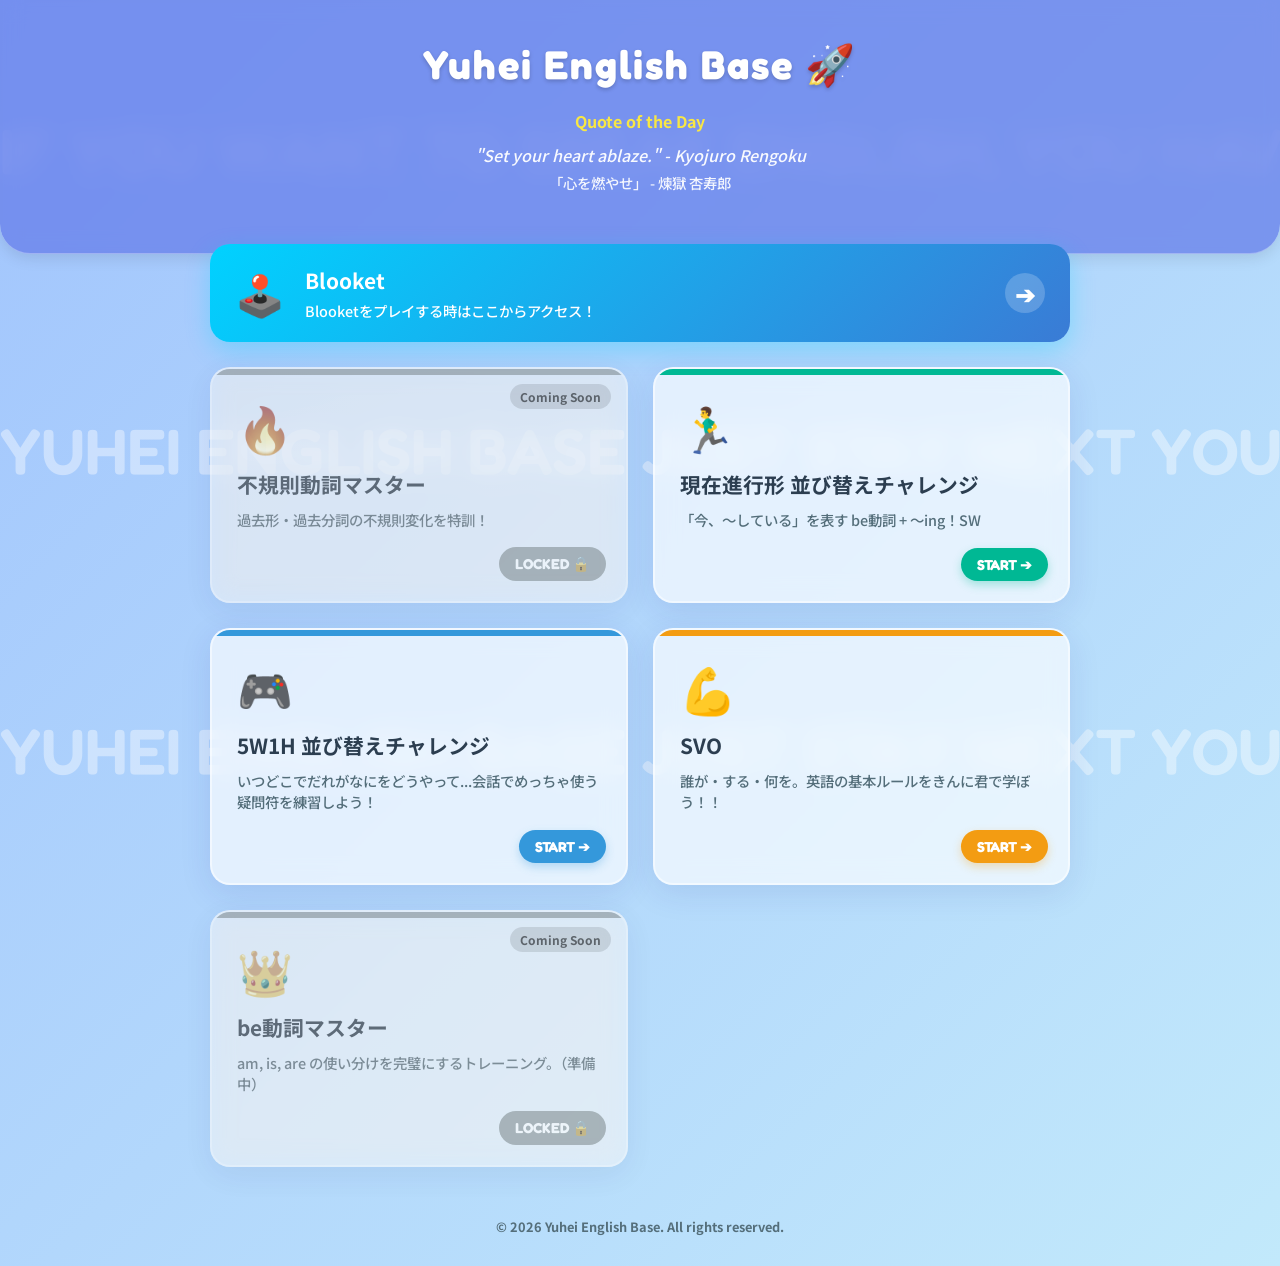
==== index.html @ 8677eb8d "リビルド" ====
<!DOCTYPE html>
<html lang="ja">

<head>
    <meta charset="UTF-8">
    <meta name="viewport" content="width=device-width, initial-scale=1.0">
    <title>Yuhei English Base - 英語トレーニング</title>
    <link
        href="https://fonts.googleapis.com/css2?family=Fredoka:wght@500;600&family=Noto+Sans+JP:wght@500;700&display=swap"
        rel="stylesheet">
    <link rel="stylesheet" href="assets/css/style.css">
</head>

<body>

    <!-- 背景アニメーション -->
    <div class="bg-animation">
        <div class="marquee-row scroll-left">
            If You want to speak English, You have to just practice.
        </div>
        <div class="marquee-row scroll-right">
            YUHEI ENGLISH BASE JUST STAY NEXT YOU YUHEI ENGLISH BASE JUST STAY NEXT YOU
        </div>
        <div class="marquee-row scroll-left">
            YUHEI ENGLISH BASE JUST STAY NEXT YOU YUHEI ENGLISH BASE JUST STAY NEXT YOU
        </div>
    </div>

    <header>
        <h1>Yuhei English Base 🚀</h1>
        <p class="title" style="margin-top:20px; font-weight:bold; color:#ffeb3b;">Quote of the Day</p>
        <!-- ここはJavaScriptで自動的に書き換わります -->
        <p class="quote-en" id="quote-en" style="font-style:italic; margin: 10px 0 5px;"></p>
        <p class="quote-jp" id="quote-jp" style="font-size:0.9em; opacity:0.9; margin: 0;"></p>
    </header>

    <main>
        <!-- ★追加：Blooketへのリンクボタン -->
        <a href="https://play.blooket.com/play" target="_blank" class="card blooket-banner">
            <div class="blooket-content">
                <div class="blooket-icon">🕹️</div>
                <div class="blooket-text">
                    <h2 class="card-title" style="margin-bottom: 5px;">Blooket</h2>
                    <p class="card-desc">Blooketをプレイする時はここからアクセス！</p>
                </div>
                <div class="blooket-arrow">➔</div>
            </div>
        </a>

        <a href="irregular-verbs/index.html" class="card color-gray locked">
            <span class="locked-badge">Coming Soon</span>
            <div class="card-icon">🔥</div>
            <h2 class="card-title">不規則動詞マスター</h2>
            <p class="card-desc">過去形・過去分詞の不規則変化を特訓！</p>
            <div class="card-start-btn">LOCKED 🔒</div>
        </a>


        <a href="present-continuous/index.html" class="card color-mint">
            <div class="card-icon">🏃‍♂️</div>
            <h2 class="card-title">現在進行形 並び替えチャレンジ</h2>
            <p class="card-desc">「今、〜している」を表す be動詞 + 〜ing！SW</p>
            <div class="card-start-btn">START ➔</div>
        </a>

        <a href="5w1h/index.html" class="card color-blue">
            <div class="card-icon">🎮</div>
            <h2 class="card-title">5W1H 並び替えチャレンジ</h2>
            <p class="card-desc">いつどこでだれがなにをどうやって...会話でめっちゃ使う疑問符を練習しよう！</p>
            <div class="card-start-btn">START ➔</div>
        </a>

        <a href="svo/index.html" class="card color-orange">
            <div class="card-icon">💪</div>
            <h2 class="card-title">SVO</h2>
            <p class="card-desc">誰が・する・何を。英語の基本ルールをきんに君で学ぼう！！</p>
            <div class="card-start-btn">START ➔</div>
        </a>

        <a href="#" class="card color-gray locked">
            <span class="locked-badge">Coming Soon</span>
            <div class="card-icon">👑</div>
            <h2 class="card-title">be動詞マスター</h2>
            <p class="card-desc">am, is, are の使い分けを完璧にするトレーニング。（準備中）</p>
            <div class="card-start-btn">LOCKED 🔒</div>
        </a>
    </main>

    <footer>
        &copy; 2026 Yuhei English Base. All rights reserved.
    </footer>

    <!-- ★追加：日替わり名言用のスクリプト -->
    <script>
        // 日替わりの名言リスト（5個）
        const quotes = [
            {
                en: '"I\'m grateful… grateful for everything that\'s led me to this point and to you!!!" - Isaac Netero',
                jp: '「感謝するぜ お前と出会えた これまでの全てに」 - アイザック ネテロ'
            },
            {
                en: '"Set your heart ablaze." - Kyojuro Rengoku',
                jp: '「心を燃やせ」 - 煉獄 杏寿郎'
            },
            {
                en: '"If you give up, the game is already over." - Mitsuyoshi Anzai',
                jp: '「あきらめたらそこで試合終了ですよ」 - 安西先生'
            },
            {
                en: '"If you have time to think of a beautiful end, then live beautifully until the end." - Gintoki Sakata',
                jp: '「美しく最後を飾りつける暇があるなら、最後まで美しく生きようじゃねーか」 - 坂田 銀時'
            },
            {
                en: '"A lesson without pain is meaningless." - Edward Elric',
                jp: '「痛みを伴わない教訓には意義がない」 - エドワード・エルリック'
            }
        ];

        // 「今日の日付」から数字を作る（例: 2026年10月20日 → 20261020）
        const today = new Date();
        const dateNumber = today.getFullYear() * 10000 + (today.getMonth() + 1) * 100 + today.getDate();

        // 日付の数字を5(名言の数)で割った余りを出す（必ず0〜4のどれかになる＝全員同じになる）
        const quoteIndex = dateNumber % quotes.length;

        // HTMLに名言をセットする
        document.getElementById('quote-en').innerText = quotes[quoteIndex].en;
        document.getElementById('quote-jp').innerText = quotes[quoteIndex].jp;
    </script>
</body>

</html>
---- assets/css/style.css ----
:root {
    --text-main: #2c3e50;
    --text-sub: #546e7a;
}

body {
    font-family: 'Noto Sans JP', sans-serif;
    color: var(--text-main);
    margin: 0;
    padding: 0;
    display: flex;
    flex-direction: column;
    align-items: center;
    min-height: 100vh;
    overflow-x: hidden;
    background: linear-gradient(135deg, #a1c4fd 0%, #c2e9fb 100%);
    position: relative;
}

/* --- 背景の流れる文字アニメーション --- */
.bg-animation {
    position: fixed;
    top: 0;
    left: 0;
    width: 100%;
    height: 100%;
    z-index: -1;
    display: flex;
    flex-direction: column;
    justify-content: space-around;
    overflow: hidden;
    pointer-events: none;
}

.marquee-row {
    white-space: nowrap;
    font-size: 4rem;
    font-family: 'Fredoka', sans-serif;
    font-weight: 600;
    color: rgba(255, 255, 255, 0.4);
    text-transform: uppercase;
}

.scroll-left {
    animation: scroll-L 40s linear infinite;
}

.scroll-right {
    animation: scroll-R 50s linear infinite;
}

@keyframes scroll-L {
    0% {
        transform: translateX(0);
    }

    100% {
        transform: translateX(-50%);
    }
}

@keyframes scroll-R {
    0% {
        transform: translateX(-50%);
    }

    100% {
        transform: translateX(0);
    }
}

/* --- ヘッダー部分 --- */
header {
    width: 100%;
    background: rgba(102, 126, 234, 0.75);
    backdrop-filter: blur(10px);
    -webkit-backdrop-filter: blur(10px);
    color: white;
    padding: 40px 20px 60px;
    text-align: center;
    box-sizing: border-box;
    border-bottom-left-radius: 30px;
    border-bottom-right-radius: 30px;
    box-shadow: 0 4px 15px rgba(0, 0, 0, 0.1);
    border-bottom: 1px solid rgba(255, 255, 255, 0.3);
}

header h1 {
    font-family: 'Fredoka', sans-serif;
    margin: 0;
    font-size: 2.5rem;
    letter-spacing: 2px;
    text-shadow: 0 2px 4px rgba(0, 0, 0, 0.2);
}

header p {
    margin: 10px 0 0;
    font-size: 1rem;
    opacity: 0.95;
    font-weight: 500;
}

/* --- メインコンテンツ --- */
main {
    width: 100%;
    max-width: 900px;
    padding: 20px;
    box-sizing: border-box;
    margin-top: -30px;
    display: grid;
    grid-template-columns: repeat(auto-fit, minmax(280px, 1fr));
    gap: 25px;
}

/* --- カードのデザイン --- */
.card {
    background: rgba(255, 255, 255, 0.65);
    backdrop-filter: blur(12px);
    -webkit-backdrop-filter: blur(12px);
    border: 2px solid rgba(255, 255, 255, 0.5);
    border-radius: 20px;
    padding: 25px 25px 70px 25px;
    /* 下部にボタン用の余白を確保 */
    text-decoration: none;
    color: inherit;
    box-shadow: 0 8px 32px rgba(31, 38, 135, 0.1);
    transition: all 0.2s ease;
    display: flex;
    flex-direction: column;
    position: relative;
    overflow: hidden;
}

.card:hover {
    transform: translateY(-5px);
    background: rgba(255, 255, 255, 0.85);
    box-shadow: 0 15px 35px rgba(31, 38, 135, 0.15);
    border-color: rgba(255, 255, 255, 0.8);
}

.card:active {
    transform: translateY(2px) scale(0.97);
    background: rgba(255, 255, 255, 0.95);
    box-shadow: 0 4px 10px rgba(31, 38, 135, 0.1);
    transition: all 0.05s ease;
}

.card-icon {
    font-size: 2.8rem;
    margin-bottom: 10px;
}

.card-title {
    font-size: 1.3rem;
    font-weight: 700;
    margin: 0 0 10px;
}

.card-desc {
    font-size: 0.9rem;
    color: var(--text-sub);
    margin: 0;
    line-height: 1.5;
    font-weight: 500;
}

/* ★ STARTボタン（カード右下） */
.card-start-btn {
    position: absolute;
    bottom: 20px;
    right: 20px;
    background: #3498db;
    color: white;
    font-weight: bold;
    font-family: 'Fredoka', sans-serif;
    padding: 8px 16px;
    border-radius: 20px;
    font-size: 0.9rem;
    box-shadow: 0 4px 10px rgba(52, 152, 219, 0.3);
    transition: background 0.3s;
}

.color-orange .card-start-btn {
    background: #f39c12;
    box-shadow: 0 4px 10px rgba(243, 156, 18, 0.3);
}

.color-gray .card-start-btn {
    background: #95a5a6;
    box-shadow: none;
}
/* 1. レッド */
.color-red::before { background-color: #e74c3c; }
.color-red .card-start-btn {
    background: #e74c3c;
    box-shadow: 0 4px 10px rgba(231, 76, 60, 0.3);
}

/* 2. パープル */
.color-purple::before { background-color: #9b59b6; }
.color-purple .card-start-btn {
    background: #9b59b6;
    box-shadow: 0 4px 10px rgba(155, 89, 182, 0.3);
}

/* 3. ピンク */
.color-pink::before { background-color: #e84393; }
.color-pink .card-start-btn {
    background: #e84393;
    box-shadow: 0 4px 10px rgba(232, 67, 147, 0.3);
}

/* 4. ティール（明るい青緑） */
.color-teal::before { background-color: #00cec9; }
.color-teal .card-start-btn {
    background: #00cec9;
    box-shadow: 0 4px 10px rgba(0, 206, 201, 0.3);
}

/* 5. イエロー */
.color-yellow::before { background-color: #f1c40f; }
.color-yellow .card-start-btn {
    background: #f1c40f;
    box-shadow: 0 4px 10px rgba(241, 196, 15, 0.3);
    color: #fff;
}

/* 6. インディゴ（深い青紫） */
.color-indigo::before { background-color: #6c5ce7; }
.color-indigo .card-start-btn {
    background: #6c5ce7;
    box-shadow: 0 4px 10px rgba(108, 92, 231, 0.3);
}

/* 7. ミント（鮮やかな緑） */
.color-mint::before { background-color: #00b894; }
.color-mint .card-start-btn {
    background: #00b894;
    box-shadow: 0 4px 10px rgba(0, 184, 148, 0.3);
}

/* 8. コーラル（明るいサーモンピンク） */
.color-coral::before { background-color: #ff7675; }
.color-coral .card-start-btn {
    background: #ff7675;
    box-shadow: 0 4px 10px rgba(255, 118, 117, 0.3);
}

/* カード上部のカラーライン */
.card::before {
    content: "";
    position: absolute;
    top: 0;
    left: 0;
    width: 100%;
    height: 6px;
}

.color-blue::before {
    background-color: #3498db;
}

.color-orange::before {
    background-color: #f39c12;
}

.color-gray::before {
    background-color: #95a5a6;
}

.color-green::before {
    background-color: #2ecc71;
}

.color-green .card-start-btn {
    background: #2ecc71;
    box-shadow: 0 4px 10px rgba(46, 204, 113, 0.3);
}

/* ロック中カード */
.card.locked {
    opacity: 0.7;
    pointer-events: none;
    filter: grayscale(50%);
}

.locked-badge {
    position: absolute;
    top: 15px;
    right: 15px;
    background: rgba(0, 0, 0, 0.15);
    color: #333;
    font-size: 0.75rem;
    padding: 4px 10px;
    border-radius: 20px;
    font-weight: bold;
}

/* --- ★ Blooketバナー専用デザイン --- */
.blooket-banner {
    grid-column: 1 / -1;
    /* 横幅いっぱいに広げる */
    background: linear-gradient(135deg, #00d2ff 0%, #3a7bd5 100%);
    color: white;
    border: none;
    padding: 20px 25px;
    /* クイズカードより少し細く */
    border-radius: 20px;
    box-shadow: 0 8px 25px rgba(0, 210, 255, 0.3);
    display: flex;
    align-items: center;
}

.blooket-banner:hover {
    transform: translateY(-5px) scale(1.02);
    box-shadow: 0 15px 35px rgba(0, 210, 255, 0.4);
    background: linear-gradient(135deg, #19e3ff 0%, #4f8dee 100%);
}

.blooket-banner::before {
    display: none;
    /* 上部のカラーラインを消す */
}

.blooket-content {
    display: flex;
    align-items: center;
    width: 100%;
    gap: 20px;
}

.blooket-icon {
    font-size: 2.5rem;
}

.blooket-text {
    flex-grow: 1;
    /* 余白を埋める */
}

.blooket-banner .card-title,
.blooket-banner .card-desc {
    color: white;
    /* 文字を白に */
    margin: 0;
}

.blooket-arrow {
    font-size: 1.5rem;
    font-weight: bold;
    background: rgba(255, 255, 255, 0.2);
    width: 40px;
    height: 40px;
    border-radius: 50%;
    display: flex;
    justify-content: center;
    align-items: center;
}

.blooket-banner:hover .blooket-arrow {
    transform: translateX(5px);
}

/* ★追加：クイズカードにホバーした時、「START ➔」の文字（矢印ごと）を右に3px動かす */
.card:hover .card-start-btn {
    transform: translateX(3px);
}

/* STARTボタンの基本設定にアニメーション設定を追加 (すでにある.card-start-btnの記述に transition を確認) */
.card-start-btn {
    position: absolute;
    bottom: 20px;
    right: 20px;
    background: #3498db;
    color: white;
    font-weight: bold;
    font-family: 'Fredoka', sans-serif;
    padding: 8px 16px;
    border-radius: 20px;
    font-size: 0.9rem;
    box-shadow: 0 4px 10px rgba(52, 152, 219, 0.3);
    transition: all 0.3s ease;
    /* ★ここが all 0.3s ease になっていればOK */
}

footer {
    margin-top: auto;
    padding: 30px 20px;
    color: #546e7a;
    font-size: 0.8rem;
    font-weight: bold;
}
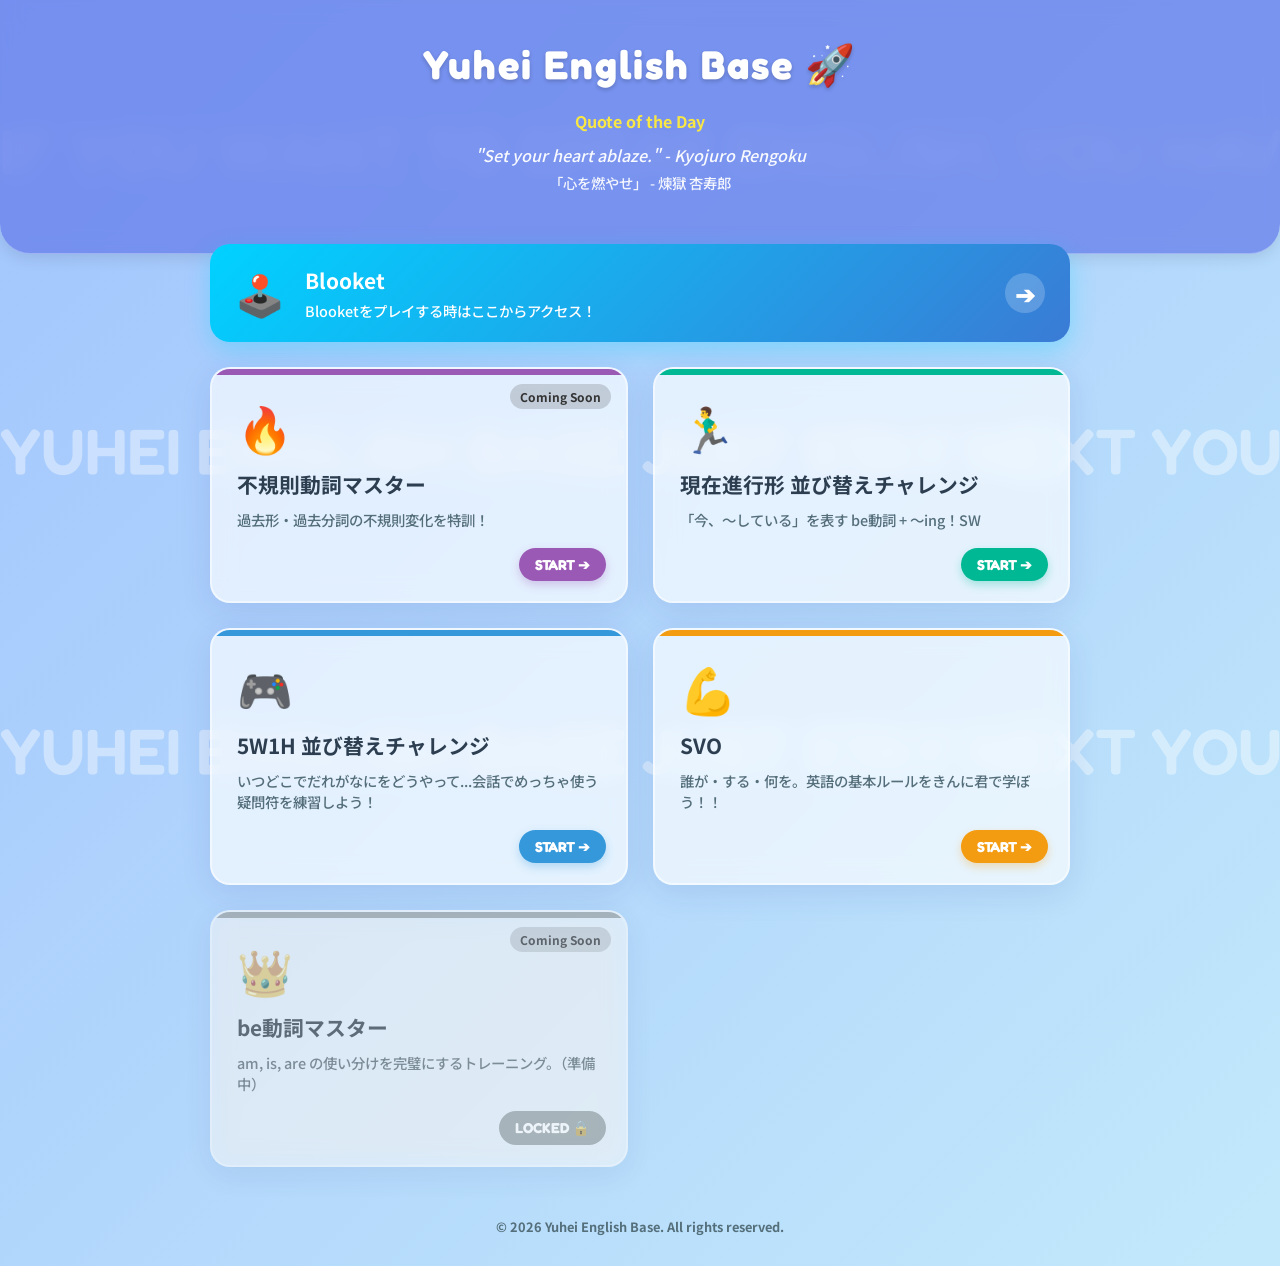
==== commit 2c74eea6: "不規則変化" ====
--- a/index.html
+++ b/index.html
@@ -47,12 +47,12 @@
             </div>
         </a>
 
-        <a href="irregular-verbs/index.html" class="card color-gray locked">
+        <a href="irregular-verbs/index.html" class="card color-purple">
             <span class="locked-badge">Coming Soon</span>
             <div class="card-icon">🔥</div>
             <h2 class="card-title">不規則動詞マスター</h2>
             <p class="card-desc">過去形・過去分詞の不規則変化を特訓！</p>
-            <div class="card-start-btn">LOCKED 🔒</div>
+            <div class="card-start-btn">START ➔</div>
         </a>
 
 
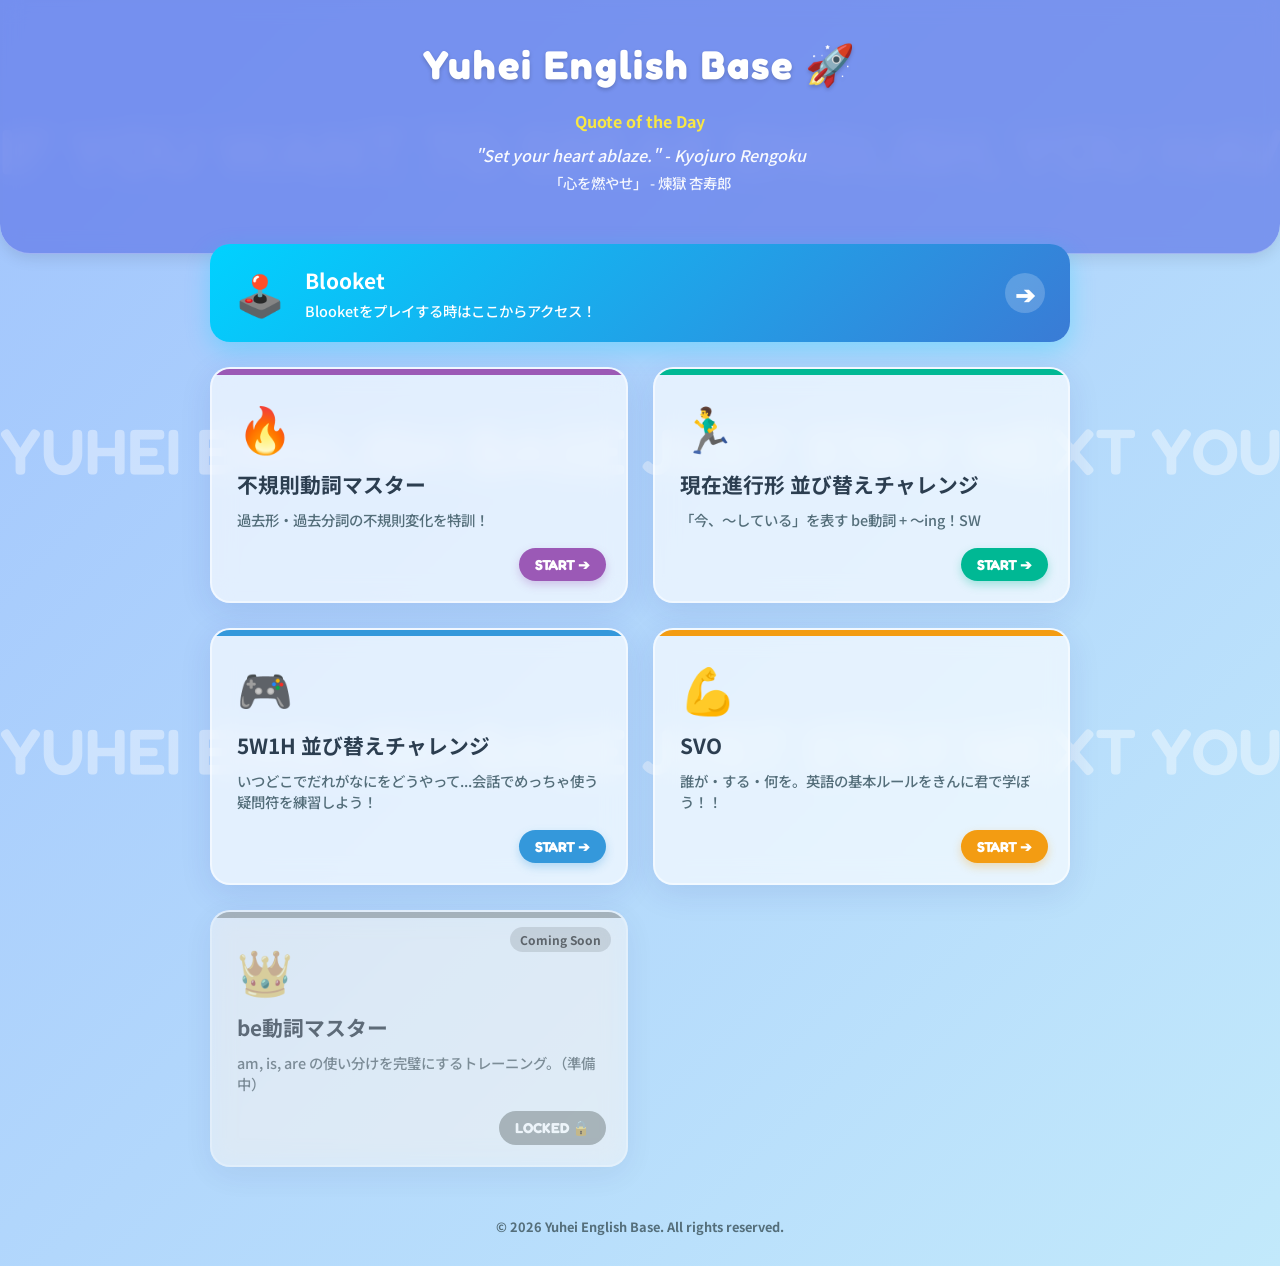
==== commit 7d4d45bf: "微修正" ====
--- a/index.html
+++ b/index.html
@@ -48,7 +48,7 @@
         </a>
 
         <a href="irregular-verbs/index.html" class="card color-purple">
-            <span class="locked-badge">Coming Soon</span>
+            
             <div class="card-icon">🔥</div>
             <h2 class="card-title">不規則動詞マスター</h2>
             <p class="card-desc">過去形・過去分詞の不規則変化を特訓！</p>
